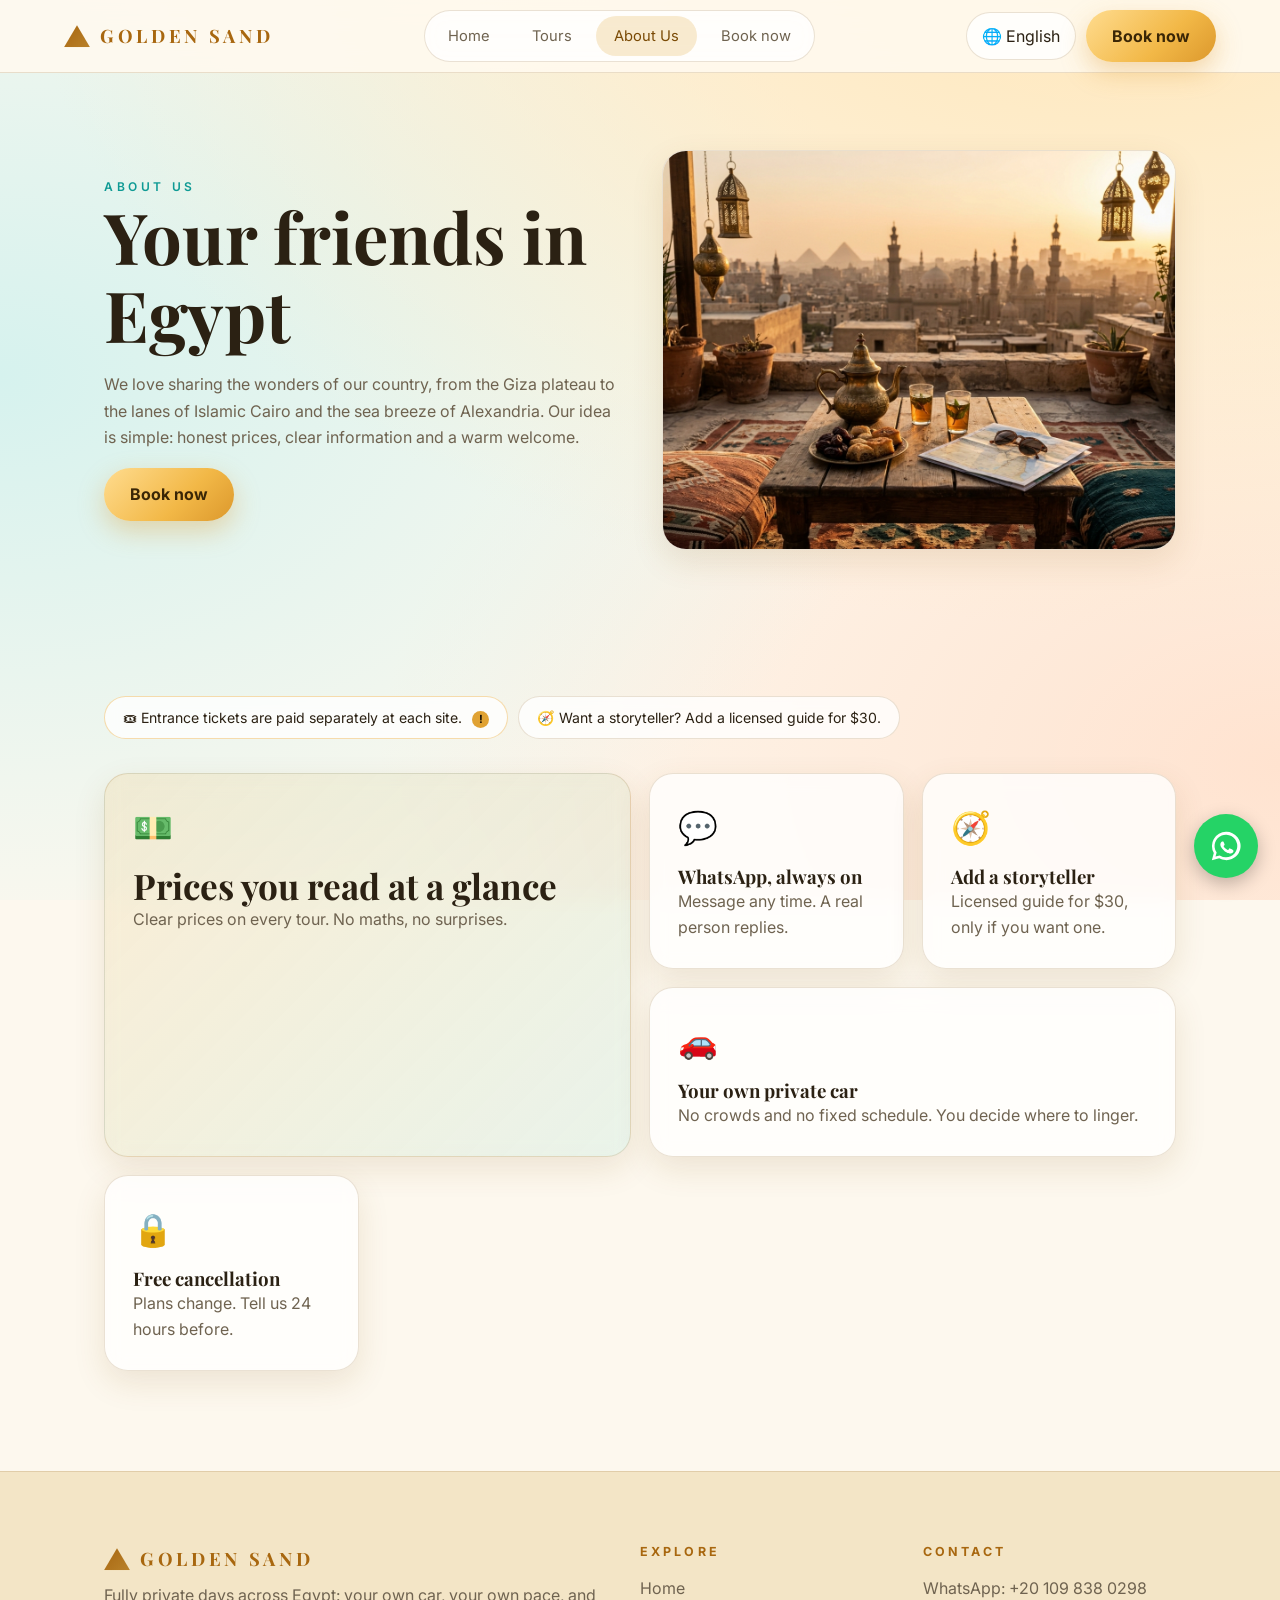
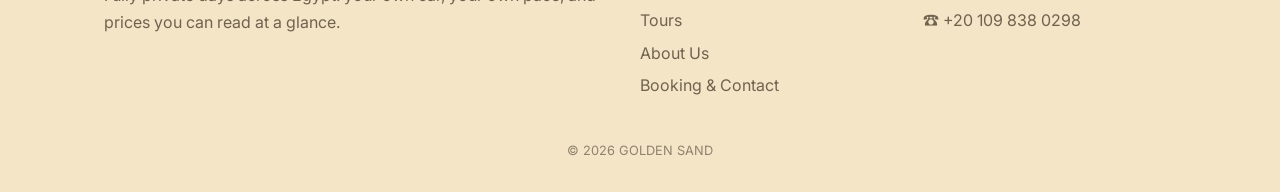
==== about.html @ c6e428ef "Add files via upload" ====
<!DOCTYPE html>
<html lang="en"><head><meta charset="utf-8">
<meta name="viewport" content="width=device-width,initial-scale=1,viewport-fit=cover">
<title>KEMET — Private Day Tours in Egypt</title>
<meta name="description" content="Private day tours in Giza, Dahshur, Cairo and Alexandria. Book on WhatsApp.">
<link href="https://fonts.googleapis.com/css2?family=Playfair+Display:wght@600;700&family=Inter:wght@400;500;600&family=Cairo:wght@400;600;700&family=Noto+Sans+SC:wght@400;600&display=swap" rel="stylesheet">
<meta name="theme-color" content="#0b0f1f"><link rel="stylesheet" href="style.css"></head>
<body data-p="about"><div id="app"></div>
<script src="data.js"></script><script src="i18n.js"></script><script src="app.js"></script></body></html>
---- style.css ----
:root{--bg:#0b0f1f;--gold:#f0c06a;--g2:#ffe0a0;--tq:#3fd0c9;--tx:#f3ead7;--mu:#b8ae98;--gl:rgba(255,255,255,.07);--bd:rgba(255,255,255,.14);color-scheme:dark}
*{box-sizing:border-box;margin:0;padding:0}html{scroll-behavior:smooth}
body{font:400 16px/1.65 Inter,Cairo,'Noto Sans SC',sans-serif;background:radial-gradient(1200px 700px at 80% -10%,#2a1b4d,transparent),radial-gradient(900px 600px at 0 40%,#10304a,transparent),var(--bg);background-attachment:fixed;color:var(--tx);overflow-x:hidden}
body.ar{font-family:Cairo,Inter,sans-serif}
h1,h2,h3,.logo{font-family:'Playfair Display',Cairo,serif;line-height:1.1}
a{color:inherit;text-decoration:none}img,svg{display:block}.w{max-width:1200px;margin:auto;padding:0 5%}
#sand{position:fixed;inset:0;z-index:60;pointer-events:none}
.cur{position:fixed;inset:0;z-index:200;background:linear-gradient(135deg,#ffe0a0,#c68a2e);transform:translateY(100%);pointer-events:none;transition:transform .5s cubic-bezier(.7,0,.3,1);animation:cin .8s .05s cubic-bezier(.7,0,.3,1) forwards}
@keyframes cin{from{transform:none}to{transform:translateY(-100%)}}body.out .cur{animation:none;transform:none}
.cg{position:fixed;width:340px;height:340px;margin:-170px 0 0 -170px;border-radius:50%;background:radial-gradient(circle,rgba(240,192,106,.18),transparent 65%);pointer-events:none;z-index:55;opacity:0;transition:opacity .4s}
#h{position:fixed;top:0;left:0;right:0;z-index:80;display:flex;align-items:center;justify-content:space-between;gap:12px;padding:calc(16px + env(safe-area-inset-top,0px)) 5% 16px;transition:.35s}
#h.s{background:rgba(11,15,31,.78);backdrop-filter:blur(14px);border-bottom:1px solid var(--bd);padding-top:calc(10px + env(safe-area-inset-top,0px));padding-bottom:10px}
.logo{display:flex;align-items:center;gap:10px;font-size:1.15rem;letter-spacing:.2em;color:var(--g2);font-weight:700}
.logo i{width:26px;height:22px;background:linear-gradient(135deg,var(--g2),#b9812a);clip-path:polygon(50% 0,100% 100%,0 100%);filter:drop-shadow(0 0 8px rgba(240,192,106,.7))}
nav{display:flex;gap:6px;background:var(--gl);border:1px solid var(--bd);border-radius:50px;padding:5px;backdrop-filter:blur(10px)}nav a{padding:8px 18px;border-radius:50px;font-size:.92rem;color:var(--mu);transition:.3s}nav a.on,nav a:hover{background:rgba(240,192,106,.18);color:var(--g2)}
.hr{display:flex;gap:10px;align-items:center}
.btn{position:relative;overflow:hidden;display:inline-block;background:linear-gradient(135deg,var(--g2),var(--gold) 60%,#c68a2e);color:#1a1205;padding:13px 26px;border-radius:50px;border:0;cursor:pointer;font:inherit;font-weight:700;box-shadow:0 0 0 0 rgba(240,192,106,.5),0 10px 30px rgba(198,138,46,.35);transition:box-shadow .3s,transform .2s}
.btn:hover{box-shadow:0 0 0 6px rgba(240,192,106,.18),0 14px 40px rgba(198,138,46,.5)}.btn:active{transform:scale(.95)!important}
.btn.gl{background:var(--gl);color:var(--tx);border:1px solid var(--bd);box-shadow:none;backdrop-filter:blur(8px)}.btn.gr{background:#1faa59;color:#fff;box-shadow:0 10px 30px rgba(31,170,89,.35)}
.rp{position:absolute;border-radius:50%;background:rgba(255,255,255,.55);transform:scale(0);animation:rp .7s ease-out forwards;pointer-events:none}@keyframes rp{to{transform:scale(4);opacity:0}}
.lg{position:relative}.lg button{background:var(--gl);border:1px solid var(--bd);color:var(--tx);padding:10px 15px;border-radius:50px;cursor:pointer;font:inherit}
.lg ul{display:none;position:absolute;top:120%;inset-inline-end:0;background:#141a33;border:1px solid var(--bd);list-style:none;border-radius:16px;box-shadow:0 20px 50px rgba(0,0,0,.6);min-width:170px;overflow:hidden}.lg.o ul{display:block;animation:up .3s}.lg li{padding:11px 18px;cursor:pointer}.lg li:hover{background:rgba(240,192,106,.15)}
.hero{position:relative;height:250vh}.stick{position:sticky;top:0;height:100svh;overflow:hidden;perspective:900px}
.stick svg{position:absolute;inset:0;width:100%;height:100%}
.l{transform:translate(calc(var(--mx,0)*var(--d)*1px),calc(var(--p,0)*var(--z)*1px)) scale(calc(1 + var(--p,0)*var(--s)));transform-origin:500px 430px}
.nt{opacity:calc(var(--p,0)*.9)}.ray{transform-box:fill-box;transform-origin:center;animation:spin 90s linear infinite}@keyframes spin{to{transform:rotate(360deg)}}
.cam{animation:walk 50s linear infinite}@keyframes walk{from{transform:translateX(-300px)}to{transform:translateX(1300px)}}
.star{animation:tw 3s infinite alternate}@keyframes tw{from{opacity:.1}to{opacity:1}}
.ht{position:absolute;inset:0;display:grid;place-content:center;text-align:center;padding:0 6%;opacity:calc(1 - var(--p,0)*2.4);transform:translateY(calc(var(--p,0)*-90px)) rotateX(calc(var(--p,0)*18deg));pointer-events:none}.ht *{pointer-events:auto}
.ht small{letter-spacing:.4em;color:var(--g2);font-size:.78rem}
.ht h1{font-size:clamp(2.6rem,8vw,6rem);margin:16px 0;text-shadow:0 0 60px rgba(255,170,80,.45),0 6px 30px rgba(0,0,0,.5);animation:up 1.3s .3s both}
.ht p{max-width:620px;margin:0 auto 28px;font-size:1.15rem;animation:up 1.3s .6s both;text-shadow:0 2px 14px rgba(0,0,0,.6)}
.hb{display:flex;gap:12px;justify-content:center;flex-wrap:wrap;animation:up 1.3s .9s both}
@keyframes up{from{opacity:0;transform:translateY(30px)}to{opacity:1;transform:none}}
.h2t{position:absolute;inset:0;display:grid;place-content:center;text-align:center;opacity:calc((var(--p,0) - .45)*3);pointer-events:none}.h2t h2{font-size:clamp(2rem,6vw,4.4rem);text-shadow:0 0 50px rgba(63,208,201,.5)}
.scr{position:absolute;bottom:24px;left:50%;translate:-50% 0;color:var(--g2);font-size:.8rem;letter-spacing:.3em;text-align:center;opacity:calc(1 - var(--p,0)*5)}.scr:after{content:"";display:block;width:2px;height:38px;margin:8px auto 0;background:linear-gradient(var(--g2),transparent);animation:dr 1.6s infinite}@keyframes dr{0%{transform:scaleY(0);transform-origin:top}50%{transform:scaleY(1);transform-origin:top}51%{transform-origin:bottom}100%{transform:scaleY(0);transform-origin:bottom}}
main{position:relative;z-index:2}
.mqw{border-block:1px solid var(--bd);padding:14px 0;overflow:hidden;background:rgba(255,255,255,.03)}.mq{white-space:nowrap}.mq span{display:inline-block;animation:mq 40s linear infinite;letter-spacing:.12em;color:var(--g2);font-weight:600}.mq.r span{animation-direction:reverse;color:transparent;-webkit-text-stroke:1px var(--gold);margin-top:6px}body.ar .mq span{animation-direction:reverse}@keyframes mq{to{transform:translateX(-50%)}}
.sc{padding:100px 0}.eb{color:var(--tq);letter-spacing:.3em;font-size:.75rem;font-weight:600}.sc h2{font-size:clamp(2rem,4.5vw,3.4rem);margin:8px 0 6px}
.nb{display:flex;gap:10px;flex-wrap:wrap;margin:26px 0}.nb span{background:var(--gl);border:1px solid var(--bd);border-radius:50px;padding:9px 18px;font-size:.88rem;backdrop-filter:blur(8px)}
.trk{display:flex;gap:24px;overflow-x:auto;scroll-snap-type:x mandatory;padding:40px 5% 50px;scrollbar-width:none}.trk::-webkit-scrollbar{display:none}.trk .card{min-width:310px;max-width:310px;scroll-snap-align:center}
.nv{display:flex;gap:10px}.nv button{width:48px;height:48px;border-radius:50%;background:var(--gl);border:1px solid var(--bd);color:var(--g2);font-size:1.2rem;cursor:pointer;transition:.25s}.nv button:hover{background:var(--gold);color:#000;transform:scale(1.1)}
.gd{display:grid;grid-template-columns:repeat(auto-fill,minmax(280px,1fr));gap:26px;margin-top:30px}
.card{position:relative;background:var(--gl);border:1px solid var(--bd);border-radius:24px;overflow:hidden;backdrop-filter:blur(10px);transition:box-shadow .3s,border-color .3s}
.card:before{content:"";position:absolute;inset:0;background:radial-gradient(260px circle at var(--x,50%) var(--y,50%),rgba(240,192,106,.2),transparent 60%);opacity:0;transition:.3s;pointer-events:none;z-index:3}.card:hover:before{opacity:1}.card:hover{border-color:rgba(240,192,106,.5);box-shadow:0 30px 70px rgba(0,0,0,.55),0 0 40px rgba(240,192,106,.12)}
.im{display:block;height:220px;overflow:hidden;position:relative}.im>*:first-child{width:100%;height:100%;object-fit:cover;transition:transform 1s}.card:hover .im>*:first-child{transform:scale(1.15) rotate(.6deg)}
.pr{position:absolute;bottom:12px;inset-inline-start:12px;background:rgba(11,15,31,.8);backdrop-filter:blur(8px);padding:6px 14px;border-radius:50px;border:1px solid var(--bd);color:var(--g2)}.pr small{font-size:.7rem;color:var(--mu)}
.du{position:absolute;top:12px;inset-inline-end:12px;background:rgba(11,15,31,.8);padding:4px 12px;border-radius:50px;font-size:.78rem;font-style:normal;border:1px solid var(--bd)}
.cb{padding:20px}.cb h3{font-size:1.35rem}.cb p{margin:8px 0 16px;color:var(--mu);font-size:.93rem;min-height:56px}.ac{display:flex;gap:10px;flex-wrap:wrap}.ac .btn{padding:10px 18px;font-size:.9rem}
.bn{display:grid;grid-template-columns:repeat(4,1fr);gap:18px;margin-top:34px}.bn .card{padding:28px}.bn .big{grid-column:span 2;grid-row:span 2;background:linear-gradient(135deg,rgba(240,192,106,.2),rgba(63,208,201,.1))}.bn .wide{grid-column:span 2}.bn .ic{font-size:2rem;margin-bottom:12px;display:inline-block;animation:fl 4s ease-in-out infinite}.big h3{font-size:2.2rem}@keyframes fl{50%{transform:translateY(-8px) rotate(6deg)}}.bn p{color:var(--mu)}
@media(max-width:860px){.bn{grid-template-columns:1fr 1fr}.bn .big,.bn .wide{grid-column:span 2}.big{grid-row:auto}}
.hw{display:grid;grid-template-columns:repeat(auto-fit,minmax(240px,1fr));gap:30px;margin-top:40px}.hw div{position:relative;padding-top:60px}.hw b{position:absolute;top:-10px;inset-inline-start:0;font:700 6rem/1 'Playfair Display',serif;color:transparent;-webkit-text-stroke:1.5px var(--gold);opacity:.55}.hw h3{margin-bottom:6px}.hw p{color:var(--mu)}
.st{text-align:center}.st .w{display:flex;justify-content:space-around;flex-wrap:wrap;gap:24px}.st b{display:block;font:700 4rem/1 'Playfair Display',serif;color:var(--g2);text-shadow:0 0 30px rgba(240,192,106,.5)}.st span{color:var(--mu)}
.rvw{overflow:hidden;padding:80px 0}.rvw .row{display:flex;gap:20px;width:max-content;animation:mq 60s linear infinite;margin-top:30px}.rvw .row:hover{animation-play-state:paused}.q{width:310px;padding:24px;white-space:normal}.q b{color:var(--gold)}.q i{display:block;margin-top:10px;font-size:.85rem;color:var(--mu);font-style:normal}
.cta .box{padding:60px;text-align:center;border-radius:32px;background:linear-gradient(135deg,rgba(240,192,106,.18),rgba(63,208,201,.1));border:1px solid var(--bd)}.cta h2{font-size:clamp(2rem,5vw,4rem)}.cta p{color:var(--mu);margin:10px 0 26px}.cta .ac{justify-content:center}
.ph{padding:150px 0 20px}.ph h1{font-size:clamp(2.4rem,6vw,4.4rem)}
.ch{display:flex;gap:10px;flex-wrap:wrap;margin-top:22px}.chip{padding:10px 20px;border-radius:50px;background:var(--gl);border:1px solid var(--bd);color:var(--tx);cursor:pointer;font:inherit;position:relative;overflow:hidden;transition:.25s}.chip.on,.chip:hover{background:var(--gold);color:#1a1205}
.th{position:relative;height:75vh;min-height:480px;overflow:hidden;display:flex;align-items:flex-end}.th .im{position:absolute;inset:0;height:100%}.th .im>*:first-child{animation:kb 20s ease-in-out infinite alternate}@keyframes kb{to{transform:scale(1.12)}}.th .ov{position:absolute;inset:0;background:linear-gradient(transparent 30%,var(--bg))}.th .w{position:relative;padding-bottom:40px;width:100%}.th h1{font-size:clamp(2.4rem,6vw,4.6rem)}
.tw{display:grid;grid-template-columns:1fr 380px;gap:44px;align-items:start}@media(max-width:900px){.tw{grid-template-columns:1fr}}
.hl{display:flex;flex-wrap:wrap;gap:10px;margin:18px 0 40px}.hl span{background:var(--gl);border:1px solid var(--bd);padding:10px 18px;border-radius:50px}.hl span:before{content:"✦ ";color:var(--gold)}
.tl{list-style:none;margin-top:18px;border-inline-start:2px dashed rgba(240,192,106,.5);padding-inline-start:28px}.tl li{position:relative;margin-bottom:22px;padding:12px 18px;background:var(--gl);border:1px solid var(--bd);border-radius:14px}.tl li:before{content:attr(data-n);position:absolute;inset-inline-start:-46px;top:10px;width:32px;height:32px;border-radius:50%;background:var(--gold);color:#1a1205;display:grid;place-items:center;font-weight:700;font-size:.85rem;box-shadow:0 0 18px rgba(240,192,106,.6)}
.bx{padding:28px;position:sticky;top:100px}.bx .pp{font:700 3rem 'Playfair Display',serif;color:var(--g2)}.bx .ac{flex-direction:column;margin-top:16px}.bx .ac .btn{text-align:center}
.fm{display:grid;gap:14px;padding:28px}.fm label{font-weight:600;font-size:.85rem;display:grid;gap:6px;color:var(--g2)}.fm input,.fm select,.fm textarea{padding:14px;border:1px solid var(--bd);border-radius:14px;font:inherit;background:rgba(255,255,255,.06);color:var(--tx);width:100%}.fm option{color:#000}.fm .ck{display:flex;gap:10px;align-items:center;background:var(--gl);border:1px solid var(--bd);padding:13px 16px;border-radius:14px;color:var(--tx);font-weight:400;cursor:pointer}.fm .ck input{width:auto}
.two{display:grid;grid-template-columns:1fr 1fr;gap:12px}.tt{display:block;font:700 2.2rem 'Playfair Display',serif;color:var(--g2);margin-top:14px}
.tk{border-style:dashed;border-width:2px;border-color:rgba(240,192,106,.5)}
footer{position:relative;z-index:2;border-top:1px solid var(--bd);background:rgba(0,0,0,.3);padding:70px 0 30px}footer .w{display:grid;grid-template-columns:2fr 1fr 1fr;gap:30px;color:var(--mu)}@media(max-width:800px){footer .w{grid-template-columns:1fr}}footer h4{color:var(--g2);letter-spacing:.25em;font-size:.78rem;margin-bottom:12px}footer a{display:block;margin:6px 0}footer a:hover{color:var(--g2)}.cp{text-align:center;margin-top:36px;font-size:.8rem;opacity:.5}
.wa{position:fixed;bottom:calc(22px + env(safe-area-inset-bottom,0px));inset-inline-end:22px;z-index:90;width:64px;height:64px;border-radius:50%;background:#25d366;display:grid;place-items:center;animation:pl 2s infinite;transition:.25s}.wa:hover{transform:scale(1.12) rotate(-8deg)}
@keyframes pl{0%{box-shadow:0 0 0 0 rgba(37,211,102,.7)}100%{box-shadow:0 0 0 26px rgba(37,211,102,0)}}
.rv{opacity:0;transform:translateY(50px) scale(.97);transition:opacity .9s,transform .9s}.rv.on{opacity:1;transform:none}.tilt.on{transition:transform .12s ease-out,box-shadow .3s,border-color .3s}
@media(max-width:860px){nav{position:fixed;bottom:calc(10px + env(safe-area-inset-bottom,0px));left:50%;translate:-50% 0;z-index:85;background:rgba(11,15,31,.9);backdrop-filter:blur(14px);box-shadow:0 10px 40px rgba(0,0,0,.6)}nav a{padding:9px 13px;font-size:.8rem}body{padding-bottom:80px}.wa{bottom:calc(86px + env(safe-area-inset-bottom,0px))}.hr .btn{display:none}.two{grid-template-columns:1fr}.cta .box{padding:36px 20px}}
@media(hover:none){.cg{display:none}}
@media(prefers-reduced-motion:reduce){*{animation:none!important;transition:none!important}.rv{opacity:1;transform:none}}

/* ===== real photo / video hero ===== */
.bgp{position:absolute;inset:-4%;transform-origin:50% 62%;transform:translate3d(calc(var(--mx,0)*-26px),calc(var(--p,0)*-5%),0) scale(calc(1.04 + var(--p,0)*1.1));will-change:transform}
.bgp img,.bgp video{width:100%;height:100%;object-fit:cover;object-position:50% 60%}
.bgp img{animation:kb2 26s ease-in-out infinite alternate}
@keyframes kb2{to{transform:scale(1.06)}}
.shade{position:absolute;inset:0;pointer-events:none;background:linear-gradient(rgba(5,8,22,.55),rgba(5,8,22,.12) 35%,rgba(5,8,22,.2) 60%,rgba(5,8,22,.78)),radial-gradient(ellipse at 50% 55%,transparent 45%,rgba(0,0,0,.55))}
.haze{position:absolute;inset:-6% -10%;pointer-events:none;mix-blend-mode:screen;opacity:calc(.55 - var(--p,0)*.55);background:radial-gradient(60% 40% at 20% 75%,rgba(255,200,130,.22),transparent 70%),radial-gradient(50% 35% at 80% 70%,rgba(255,190,120,.18),transparent 70%),radial-gradient(40% 30% at 50% 45%,rgba(255,215,160,.12),transparent 70%);animation:hz 34s ease-in-out infinite alternate}
@keyframes hz{from{transform:translateX(-6%)}to{transform:translateX(6%)}}
div.nt{position:absolute;inset:0;background:#060a1c;pointer-events:none}
.noimg{width:100%;height:100%;background:linear-gradient(160deg,#1b2540,#3a2a2a 55%,#8a5a34)}
/* one slim, elegant strip */
.mqw{padding:11px 0;background:linear-gradient(90deg,transparent,rgba(240,192,106,.07),transparent);-webkit-mask-image:linear-gradient(90deg,transparent,#000 10%,#000 90%,transparent);mask-image:linear-gradient(90deg,transparent,#000 10%,#000 90%,transparent)}
.mq span{font-size:.74rem;letter-spacing:.28em;text-transform:uppercase;font-weight:500;color:var(--g2);animation-duration:70s}
/* small "!" next to the tickets note */
.ex{display:inline-grid;place-items:center;width:17px;height:17px;border-radius:50%;background:var(--gold);color:#1a1205;font:700 .7rem/1 Inter,sans-serif;font-style:normal;margin-inline-start:6px;vertical-align:middle;animation:exp 2s infinite}
@keyframes exp{0%{box-shadow:0 0 0 0 rgba(240,192,106,.6)}100%{box-shadow:0 0 0 9px rgba(240,192,106,0)}}
.nb span.tk2{border-color:rgba(240,192,106,.55)}
/* booking add-ons container */
.adx{display:grid;gap:14px}.adx:empty{display:none}

/* ===== LIGHT THEME (paste at the very END of style.css) ===== */
:root{--bg:#fdf6e8;--gold:#e0a233;--g2:#a8670f;--tq:#0e9a94;--tx:#2b2113;--mu:#6f6350;--gl:rgba(255,255,255,.78);--bd:rgba(150,110,50,.2);color-scheme:light}
body{background:radial-gradient(1100px 700px at 88% -8%,#ffe6b8,transparent),radial-gradient(900px 600px at 0 42%,#d6f2ee,transparent),radial-gradient(900px 600px at 100% 85%,#ffe3d0,transparent),#fdf8ee;background-attachment:fixed;color:var(--tx)}
.btn{background:linear-gradient(135deg,#ffdc8f,#f2b847 60%,#dc982c);color:#3a2606;box-shadow:0 10px 26px rgba(220,152,44,.35)}
.btn.gl{background:rgba(255,255,255,.88);color:#2b2113;border:1px solid rgba(150,110,50,.25)}
.btn.gr{background:#1faa59;color:#fff}
#h.s{background:rgba(255,250,240,.88);border-bottom:1px solid var(--bd)}
body[data-p="index"] #h:not(.s) .logo{color:#fff}
body[data-p="index"] #h:not(.s) nav{background:rgba(0,0,0,.28);border-color:rgba(255,255,255,.3)}
body[data-p="index"] #h:not(.s) nav a{color:#fff}
body[data-p="index"] #h:not(.s) .lg button{background:rgba(0,0,0,.28);color:#fff;border-color:rgba(255,255,255,.35)}
nav a.on,nav a:hover{background:rgba(224,162,51,.22);color:#7a4a05}
.lg ul{background:#fffaf0;box-shadow:0 20px 50px rgba(120,80,20,.25)}.lg li:hover{background:#fbe9c4}
.ht small{color:#ffe3a8}.ht h1,.ht p{color:#fff;text-shadow:0 2px 26px rgba(0,0,0,.6)}.scr{color:#fff}
.shade{background:linear-gradient(rgba(40,25,10,.5),rgba(40,25,10,.18) 35%,rgba(40,25,10,.22) 62%,rgba(253,246,232,.92)),radial-gradient(ellipse at 50% 55%,transparent 50%,rgba(40,25,10,.28))}
div.nt{background:#fdf6e8;opacity:calc(var(--p,0)*1.25)}
.h2t h2{color:#2b2113;text-shadow:none}
.mqw{background:linear-gradient(90deg,transparent,rgba(224,162,51,.14),transparent)}
.card{box-shadow:0 12px 32px rgba(120,80,20,.12)}
.card:hover{box-shadow:0 26px 56px rgba(120,80,20,.24),0 0 30px rgba(224,162,51,.18)}
.pr,.du{background:rgba(255,250,240,.93);color:#2b2113}.pr{color:#a8670f}
.nv button{color:#a8670f}
.st b{text-shadow:none}
.fm input,.fm select,.fm textarea{background:#fff;color:#2b2113;border:1px solid rgba(150,110,50,.3)}
.tl li:before{box-shadow:0 0 16px rgba(224,162,51,.5)}
footer{background:#f3e5c6;border-top:1px solid var(--bd)}
.noimg{background:linear-gradient(160deg,#f8e0b0,#ecbf80 55%,#dc982c)}
@media(max-width:860px){nav{background:rgba(255,250,240,.96);box-shadow:0 10px 36px rgba(120,80,20,.25)}body[data-p="index"] #h:not(.s) nav{background:rgba(255,250,240,.96)}body[data-p="index"] #h:not(.s) nav a{color:var(--mu)}}

/* ===== STATIC VIDEO HERO (no scroll effects) ===== */
.hero{height:100svh;min-height:600px}
.stick{position:relative;height:100%;perspective:none}
.bgp{inset:0;transform:none;will-change:auto}
.bgp img{animation:none}
.shade{background:linear-gradient(rgba(30,18,6,.5),rgba(30,18,6,.28) 45%,rgba(30,18,6,.55))}
.ht{opacity:1;transform:none;padding-top:70px}
.intro{padding:72px 0 10px;text-align:center}
.intro h2{font-size:clamp(1.8rem,4.6vw,3.2rem);color:var(--tx)}
/* WhatsApp button: no glowing ring */
.wa{animation:none;box-shadow:0 6px 18px rgba(0,0,0,.25)}
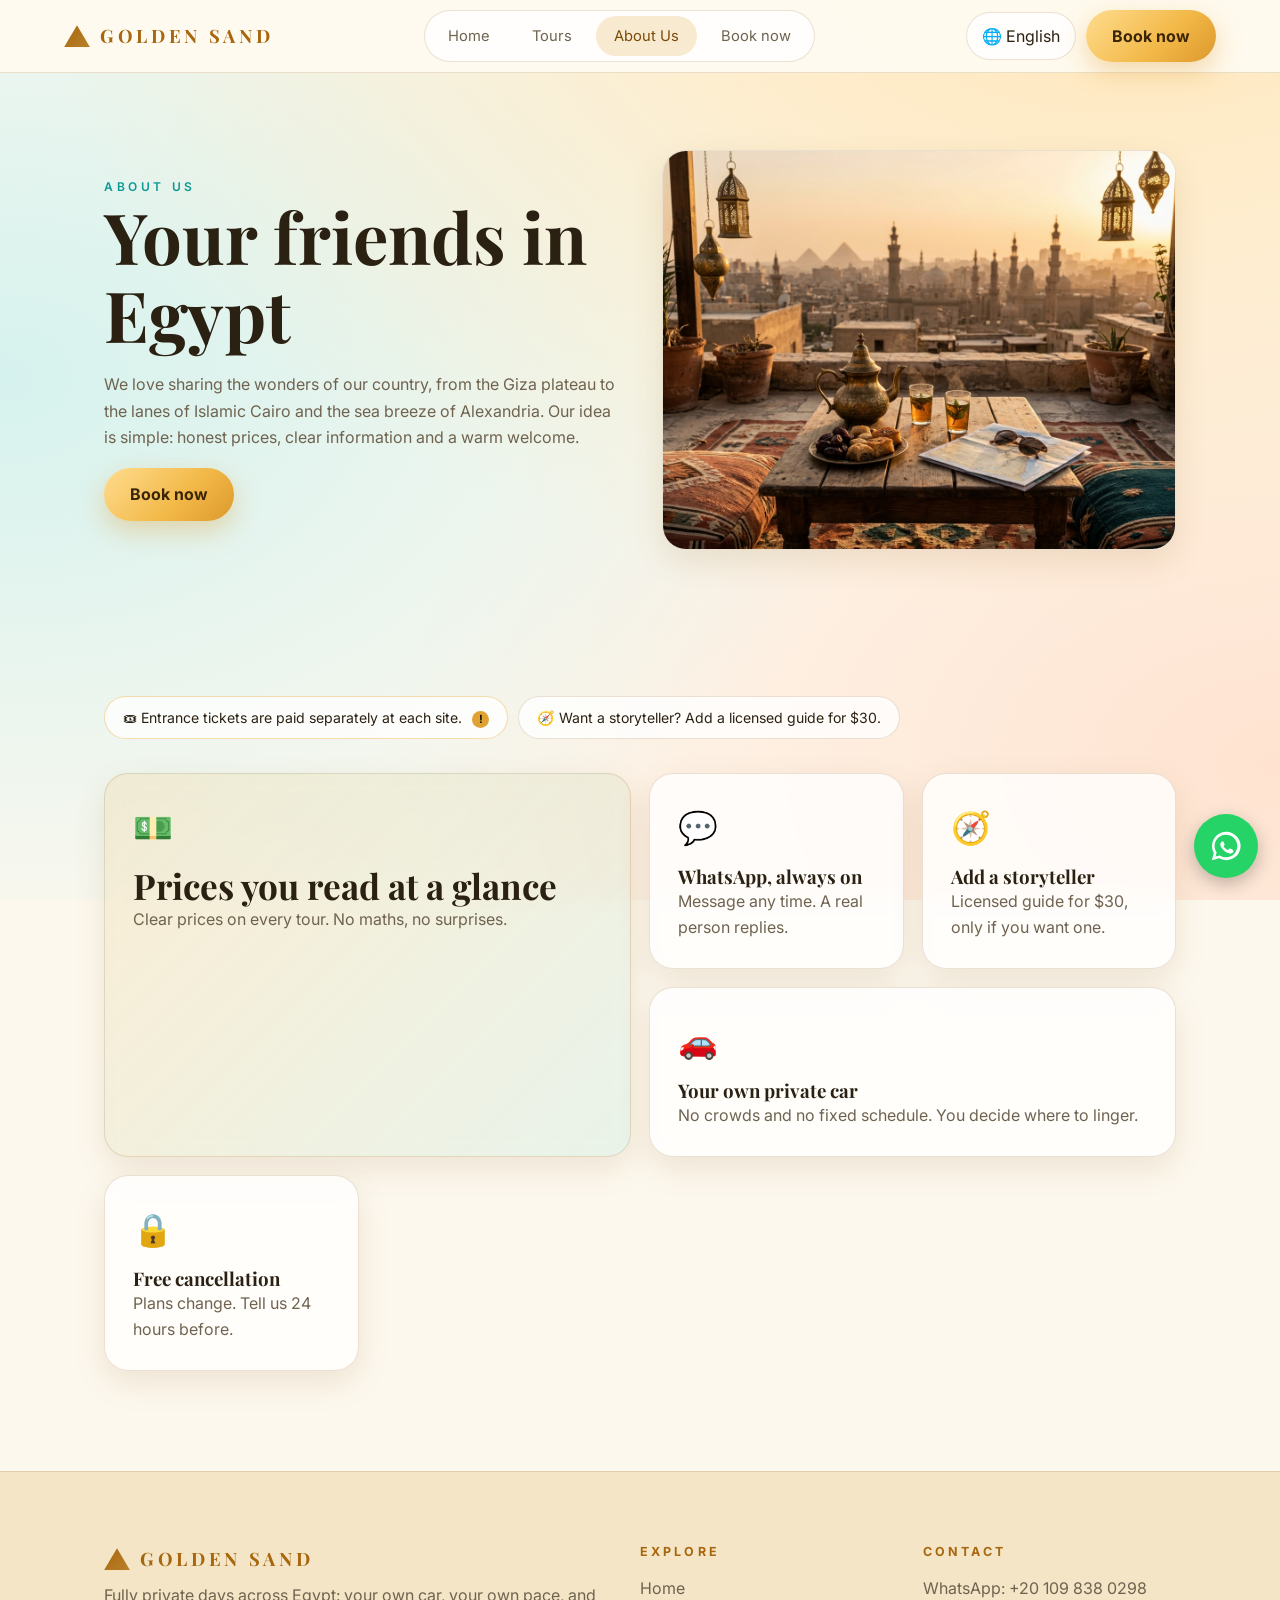
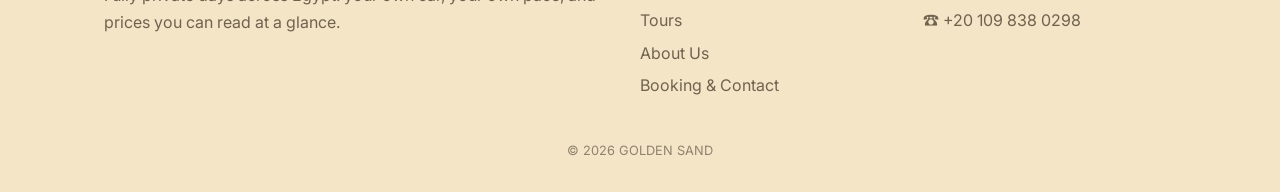
==== commit bcd4e30d: "Update title and meta description for about page" ====
--- a/about.html
+++ b/about.html
@@ -1,8 +1,8 @@
 <!DOCTYPE html>
 <html lang="en"><head><meta charset="utf-8">
 <meta name="viewport" content="width=device-width,initial-scale=1,viewport-fit=cover">
-<title>KEMET — Private Day Tours in Egypt</title>
-<meta name="description" content="Private day tours in Giza, Dahshur, Cairo and Alexandria. Book on WhatsApp.">
+<title>Cairo Airport Limo Car Service | Private Airport Transfers in Cairo</title>
+<meta name="description" content="Private airport transfers in Cairo with Cairo Airport Limo Car Service. Book your ride on WhatsApp.">
 <link href="https://fonts.googleapis.com/css2?family=Playfair+Display:wght@600;700&family=Inter:wght@400;500;600&family=Cairo:wght@400;600;700&family=Noto+Sans+SC:wght@400;600&display=swap" rel="stylesheet">
 <meta name="theme-color" content="#0b0f1f"><link rel="stylesheet" href="style.css"></head>
 <body data-p="about"><div id="app"></div>
--- a/style.css
+++ b/style.css
@@ -131,3 +131,23 @@
 .intro h2{font-size:clamp(1.8rem,4.6vw,3.2rem);color:var(--tx)}
 /* WhatsApp button: no glowing ring */
 .wa{animation:none;box-shadow:0 6px 18px rgba(0,0,0,.25)}
+
+/* ===== MOBILE FIX ===== */
+#h.s{backdrop-filter:none;-webkit-backdrop-filter:none;background:rgba(255,250,240,.97)}
+@media(max-width:860px){nav a{white-space:nowrap}.logo{font-size:1rem;letter-spacing:.14em}}
+
+/* ===== MOBILE IMAGES FIX ===== */
+@media(max-width:860px){
+.ph .w.tw{grid-template-columns:1fr!important}
+.ph .w.tw>.card{height:260px!important}
+.th{height:55vh;min-height:360px}
+.bgp img,.bgp video{object-position:50% 50%}
+}
+/* ===== MOBILE HERO SIZE ===== */
+@media(max-width:860px){
+.hero{height:68svh;min-height:460px}
+.ht{padding-top:60px}
+.ht h1{font-size:2.2rem}
+.ht p{font-size:1rem}
+.bgp img,.bgp video{object-position:50% 50%}
+}
